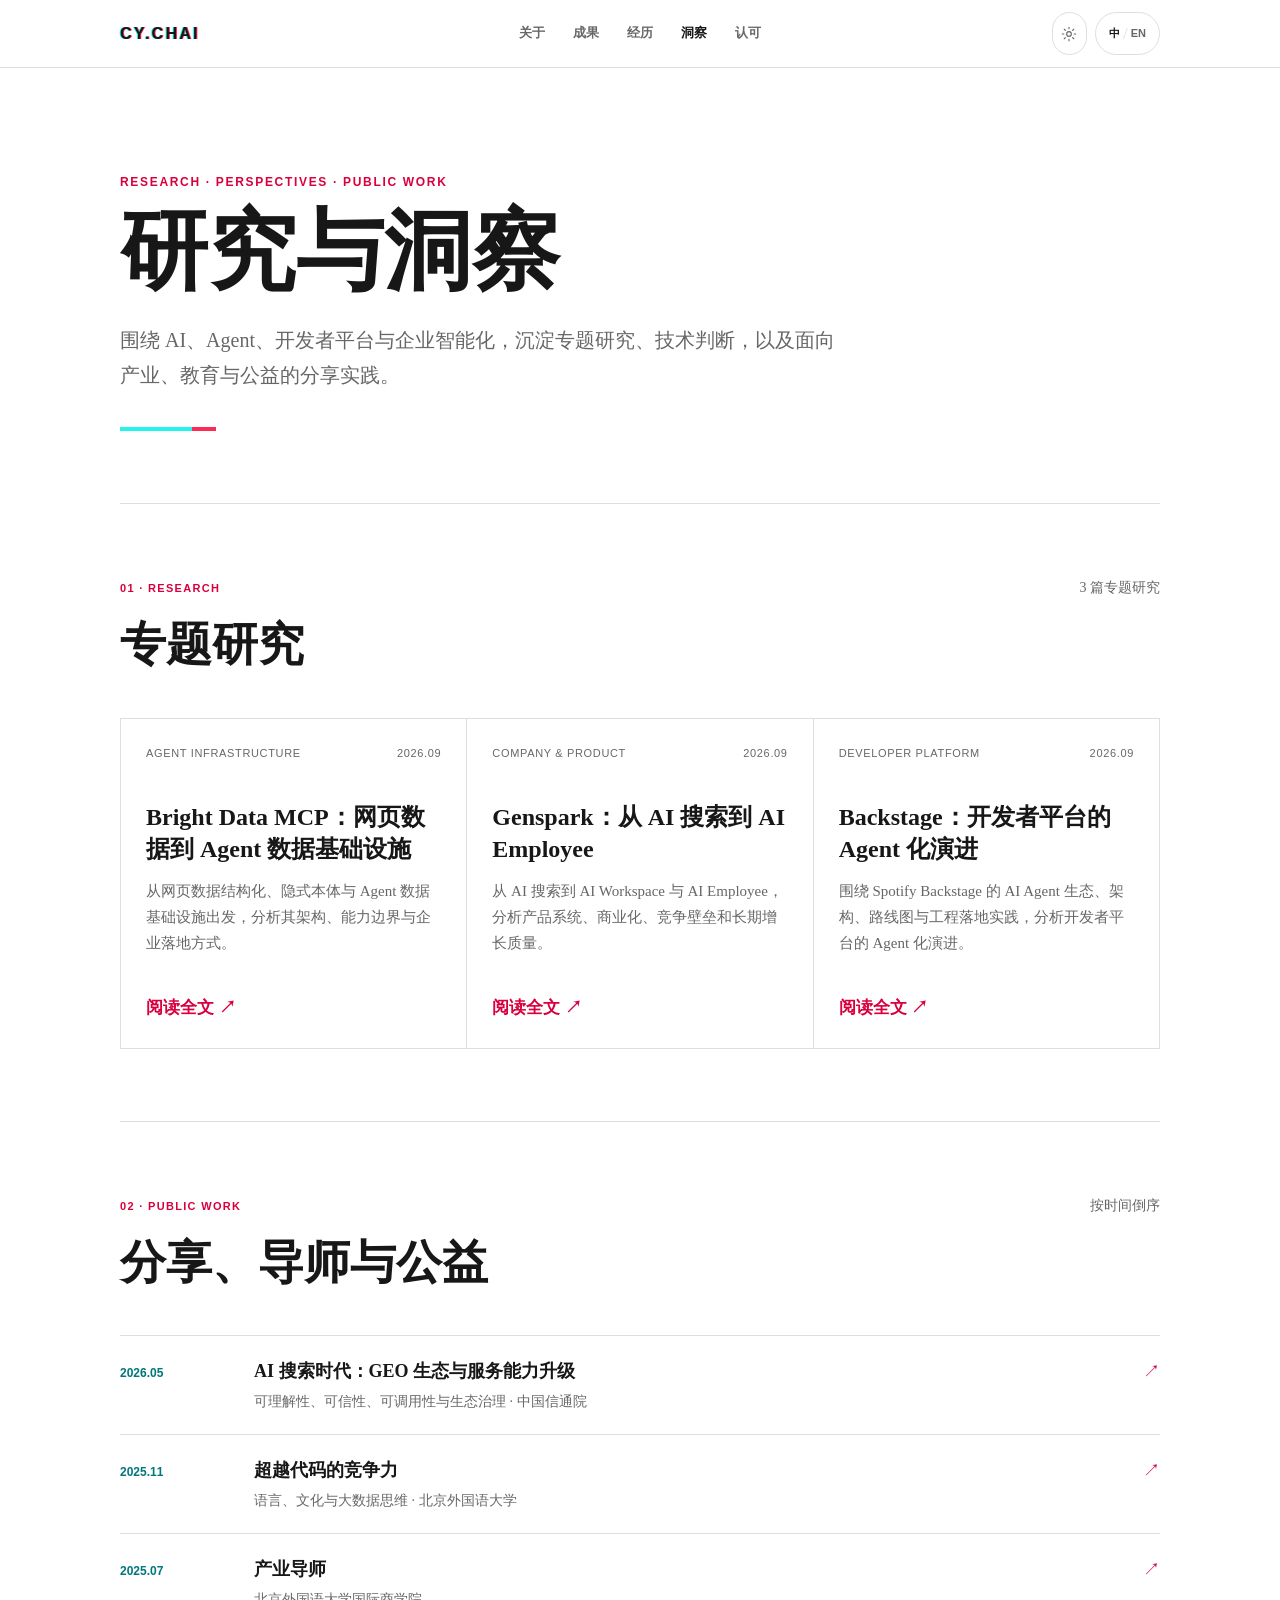
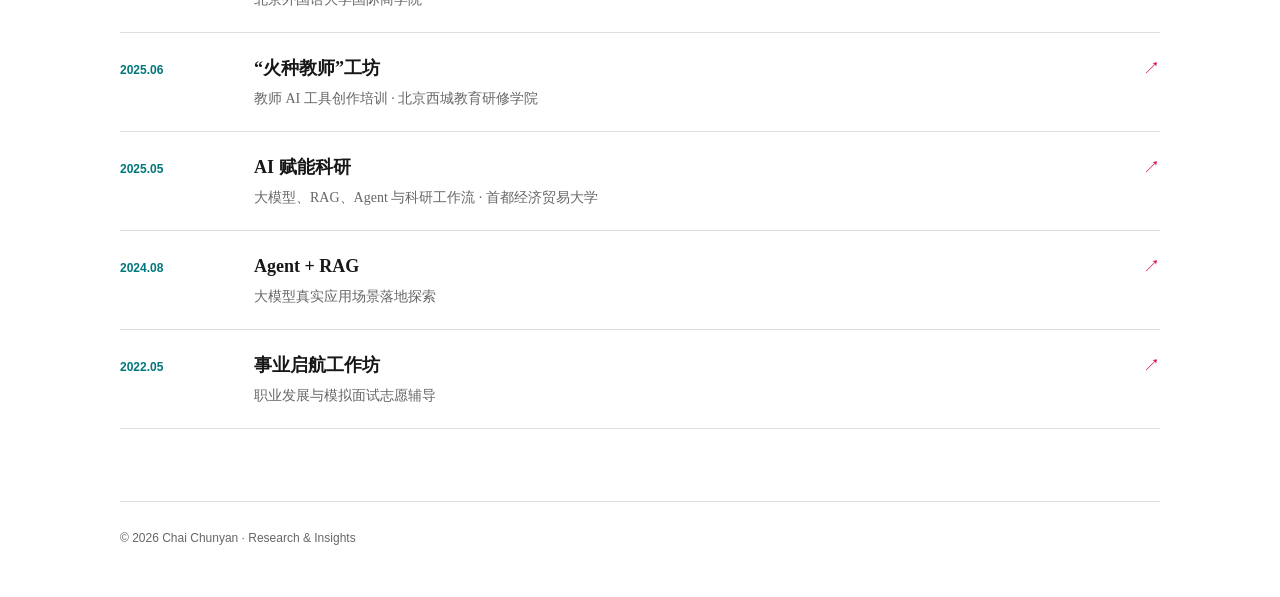
==== insights/index.html @ e077a22f "add insights contents" ====
<!-- Generated by Trae Work -->
<!DOCTYPE html>
<html lang="zh-CN">
<head>
  <meta charset="UTF-8">
  <meta name="viewport" content="width=device-width, initial-scale=1.0">
  <meta name="description" content="柴春燕关于 AI、Agent、开发者平台与企业智能化的专题研究、技术洞察、公开分享、导师与公益实践。">
  <meta property="og:title" content="研究与洞察 | 柴春燕">
  <meta property="og:description" content="专题研究、技术洞察、公开分享、导师与公益实践。">
  <meta property="og:url" content="https://cychai.github.io/insights/">
  <meta property="og:type" content="website">
  <link rel="canonical" href="https://cychai.github.io/insights/">
  <title>研究与洞察 | 柴春燕</title>
  <link rel="stylesheet" href="./styles.css">
  <script type="application/ld+json">
  {
    "@context": "https://schema.org",
    "@type": "CollectionPage",
    "name": "研究与洞察",
    "url": "https://cychai.github.io/insights/",
    "description": "柴春燕关于 AI、Agent、开发者平台与企业智能化的专题研究、技术洞察、公开分享、导师与公益实践。",
    "author": {
      "@type": "Person",
      "name": "柴春燕",
      "url": "https://cychai.github.io/"
    },
    "hasPart": [
      {"@type": "Article", "name": "Bright Data MCP：网页数据到 Agent 数据基础设施", "url": "https://cychai.github.io/insights/research/brightdata-mcp/"},
      {"@type": "Article", "name": "Genspark：从 AI 搜索到 AI Employee", "url": "https://cychai.github.io/insights/research/genspark-2026/"},
      {"@type": "Article", "name": "Backstage：开发者平台的 Agent 化演进", "url": "https://cychai.github.io/insights/research/backstage-agent/"}
    ]
  }
  </script>
</head>
<body>
  <header class="topbar">
    <a class="wordmark" href="../">CY.CHAI</a>
    <nav class="nav-links" aria-label="内容导航">
      <a href="../#about" data-zh="关于" data-en="About">关于</a>
      <a href="../#impact" data-zh="成果" data-en="Impact">成果</a>
      <a href="../#experience" data-zh="经历" data-en="Experience">经历</a>
      <a class="active" href="./" aria-current="page" data-zh="洞察" data-en="Insights">洞察</a>
      <a href="../#recognition" data-zh="认可" data-en="Recognition">认可</a>
    </nav>
    <div class="header-controls">
      <button class="theme-toggle" type="button" aria-label="切换为黑色主题" aria-pressed="false">
        <svg class="theme-sun" viewBox="0 0 24 24" aria-hidden="true"><circle cx="12" cy="12" r="3.5"/><path d="M12 2v2.2M12 19.8V22M2 12h2.2M19.8 12H22M4.9 4.9l1.6 1.6M17.5 17.5l1.6 1.6M19.1 4.9l-1.6 1.6M6.5 17.5l-1.6 1.6"/></svg>
        <svg class="theme-moon" viewBox="0 0 24 24" aria-hidden="true"><path d="M20.4 15.3A8.5 8.5 0 0 1 8.7 3.6a8.5 8.5 0 1 0 11.7 11.7Z"/></svg>
      </button>
      <button class="language-toggle" type="button" aria-label="Switch to English" aria-pressed="false">
        <span class="toggle-option active">中</span><span class="toggle-divider">/</span><span class="toggle-option">EN</span>
      </button>
    </div>
  </header>

  <main class="page">
    <header class="hero">
      <p class="overline">Research · Perspectives · Public Work</p>
      <h1 data-zh="研究与洞察" data-en="Research & Insights">研究与洞察</h1>
      <p class="dek"
         data-zh="围绕 AI、Agent、开发者平台与企业智能化，沉淀专题研究、技术判断，以及面向产业、教育与公益的分享实践。"
         data-en="Research and technical perspectives on AI, agents, developer platforms, and enterprise intelligence, alongside public work across industry, education, and service.">
        围绕 AI、Agent、开发者平台与企业智能化，沉淀专题研究、技术判断，以及面向产业、教育与公益的分享实践。
      </p>
    </header>

    <section id="research" class="section">
      <header class="section-head">
        <div><p class="section-number">01 · Research</p><h2 data-zh="专题研究" data-en="Research">专题研究</h2></div>
        <p data-zh="3 篇专题研究" data-en="3 research studies">3 篇专题研究</p>
      </header>
      <div class="content-grid">
        <a class="content-card" href="./research/brightdata-mcp/">
          <div class="content-meta"><span>Agent Infrastructure</span><time>2026.09</time></div>
          <h3 data-zh="Bright Data MCP：网页数据到 Agent 数据基础设施" data-en="Bright Data MCP: From Web Data to Agent Infrastructure">Bright Data MCP：网页数据到 Agent 数据基础设施</h3>
          <p data-zh="从网页数据结构化、隐式本体与 Agent 数据基础设施出发，分析其架构、能力边界与企业落地方式。"
             data-en="An architecture-level analysis of web data structuring, implicit ontology, agent data infrastructure, and enterprise adoption boundaries.">
            从网页数据结构化、隐式本体与 Agent 数据基础设施出发，分析其架构、能力边界与企业落地方式。
          </p>
          <span class="arrow" data-zh="阅读全文 ↗" data-en="Read report ↗">阅读全文 ↗</span>
        </a>

        <a class="content-card" href="./research/genspark-2026/">
          <div class="content-meta"><span>Company & Product</span><time>2026.09</time></div>
          <h3 data-zh="Genspark：从 AI 搜索到 AI Employee" data-en="Genspark: From AI Search to AI Employee">Genspark：从 AI 搜索到 AI Employee</h3>
          <p data-zh="从 AI 搜索到 AI Workspace 与 AI Employee，分析产品系统、商业化、竞争壁垒和长期增长质量。"
             data-en="A review of Genspark's evolution from AI search to AI Workspace and AI Employee, covering its product system, commercialization, moats, and growth quality.">
            从 AI 搜索到 AI Workspace 与 AI Employee，分析产品系统、商业化、竞争壁垒和长期增长质量。
          </p>
          <span class="arrow" data-zh="阅读全文 ↗" data-en="Read report ↗">阅读全文 ↗</span>
        </a>

        <a class="content-card" href="./research/backstage-agent/">
          <div class="content-meta"><span>Developer Platform</span><time>2026.09</time></div>
          <h3 data-zh="Backstage：开发者平台的 Agent 化演进" data-en="Backstage: The Agentic Evolution of Developer Platforms">Backstage：开发者平台的 Agent 化演进</h3>
          <p data-zh="围绕 Spotify Backstage 的 AI Agent 生态、架构、路线图与工程落地实践，分析开发者平台的 Agent 化演进。"
             data-en="Research into Spotify Backstage's AI agent ecosystem, architecture, roadmap, and the agentic evolution of developer platforms.">
            围绕 Spotify Backstage 的 AI Agent 生态、架构、路线图与工程落地实践，分析开发者平台的 Agent 化演进。
          </p>
          <span class="arrow" data-zh="阅读全文 ↗" data-en="Read report ↗">阅读全文 ↗</span>
        </a>
      </div>
    </section>

    <section id="public-work" class="section">
      <header class="section-head">
        <div><p class="section-number">02 · Public Work</p><h2 data-zh="分享、导师与公益" data-en="Talks, Mentoring & Service">分享、导师与公益</h2></div>
        <p data-zh="按时间倒序" data-en="Reverse chronological order">按时间倒序</p>
      </header>
      <div class="category-list">
        <a class="share-link" href="https://mp.weixin.qq.com/s/sWUV5E7uMeAuMJ7K67A2mA" target="_blank" rel="noopener"><time>2026.05</time><div><strong data-zh="AI 搜索时代：GEO 生态与服务能力升级" data-en="The GEO Ecosystem in the AI Search Era">AI 搜索时代：GEO 生态与服务能力升级</strong><p data-zh="可理解性、可信性、可调用性与生态治理 · 中国信通院" data-en="Understandability, trustworthiness, actionability, and ecosystem governance · CAICT">可理解性、可信性、可调用性与生态治理 · 中国信通院</p></div><span>↗</span></a>
        <a class="share-link" href="https://ibs.bfsu.edu.cn/info/1481/45311.htm" target="_blank" rel="noopener"><time>2025.11</time><div><strong data-zh="超越代码的竞争力" data-en="Beyond Code">超越代码的竞争力</strong><p data-zh="语言、文化与大数据思维 · 北京外国语大学" data-en="Language, culture, and data thinking · BFSU">语言、文化与大数据思维 · 北京外国语大学</p></div><span>↗</span></a>
        <a class="share-link" href="https://ibs.bfsu.edu.cn/info/1811/10241.htm" target="_blank" rel="noopener"><time>2025.07</time><div><strong data-zh="产业导师" data-en="Industry Mentor">产业导师</strong><p data-zh="北京外国语大学国际商学院" data-en="BFSU International Business School">北京外国语大学国际商学院</p></div><span>↗</span></a>
        <a class="share-link" href="https://mp.weixin.qq.com/s/53bg5kFlwLlbhqFwuN4OBA" target="_blank" rel="noopener"><time>2025.06</time><div><strong data-zh="“火种教师”工坊" data-en="Spark Teachers Workshop">“火种教师”工坊</strong><p data-zh="教师 AI 工具创作培训 · 北京西城教育研修学院" data-en="AI tool creation training for teachers · Beijing Xicheng Education Training Institute">教师 AI 工具创作培训 · 北京西城教育研修学院</p></div><span>↗</span></a>
        <a class="share-link" href="https://isem.cueb.edu.cn/xyxw/f3e5d3374fd74f138f6528d48d45f301.htm" target="_blank" rel="noopener"><time>2025.05</time><div><strong data-zh="AI 赋能科研" data-en="AI for Research">AI 赋能科研</strong><p data-zh="大模型、RAG、Agent 与科研工作流 · 首都经济贸易大学" data-en="LLMs, RAG, agents, and research workflows · CUEB">大模型、RAG、Agent 与科研工作流 · 首都经济贸易大学</p></div><span>↗</span></a>
        <a class="share-link" href="https://blog.csdn.net/Datawhale/article/details/140787471" target="_blank" rel="noopener"><time>2024.08</time><div><strong>Agent + RAG</strong><p data-zh="大模型真实应用场景落地探索" data-en="Exploring real-world LLM applications">大模型真实应用场景落地探索</p></div><span>↗</span></a>
        <a class="share-link" href="https://www.sohu.com/a/550939091_121124008" target="_blank" rel="noopener"><time>2022.05</time><div><strong data-zh="事业启航工作坊" data-en="Career Launch Workshop">事业启航工作坊</strong><p data-zh="职业发展与模拟面试志愿辅导" data-en="Volunteer career and interview mentoring">职业发展与模拟面试志愿辅导</p></div><span>↗</span></a>
      </div>
    </section>

    <footer>© 2026 Chai Chunyan · Research & Insights</footer>
  </main>
  <script src="./script.js"></script>
</body>
</html>
---- insights/styles.css ----
:root {
  --bg: #ffffff;
  --surface: #f7f7f7;
  --ink: #171717;
  --muted: #676767;
  --rule: #dedede;
  --cyan: #00777b;
  --cyan-bright: #25f4ee;
  --pink: #d9003d;
  --pink-bright: #fe2c55;
  --overlay: rgba(255, 255, 255, 0.96);
  --font-zh: "Songti SC", STSong, SimSun, "Noto Serif CJK SC", serif;
  --font-en: "Trebuchet MS", Helvetica, sans-serif;
  --max: 1040px;
}

:root[data-theme="dark"] {
  --bg: #0a0a0a;
  --surface: #151515;
  --ink: #f3f3f3;
  --muted: #a9a9a9;
  --rule: #333333;
  --cyan: #25f4ee;
  --pink: #ff5274;
  --overlay: rgba(10, 10, 10, 0.96);
}

* { box-sizing: border-box; }
html { scroll-behavior: smooth; }
html:lang(zh-CN) body { font-family: var(--font-zh); }
html:lang(en) body { font-family: var(--font-en); }

body {
  margin: 0;
  color: var(--ink);
  background: var(--bg);
  font-size: 17px;
  line-height: 1.75;
  -webkit-font-smoothing: antialiased;
}

a { color: inherit; text-decoration: none; }
button { font: inherit; }

.topbar {
  position: sticky;
  top: 0;
  z-index: 10;
  display: grid;
  grid-template-columns: 1fr auto 1fr;
  align-items: center;
  min-height: 68px;
  padding: 0 max(24px, calc((100vw - var(--max)) / 2));
  background: var(--overlay);
  border-bottom: 1px solid var(--rule);
  backdrop-filter: blur(16px);
}

.wordmark {
  width: fit-content;
  font-family: var(--font-en);
  font-size: 16px;
  font-weight: 700;
  letter-spacing: .14em;
  text-shadow: -1px 0 var(--cyan-bright), 1px 0 var(--pink-bright);
}

.nav-links {
  display: flex;
  gap: 28px;
  font-size: 13px;
  font-weight: 700;
}

.nav-links a { color: var(--muted); }
.nav-links a:hover,
.nav-links a.active { color: var(--ink); }

.header-controls {
  display: flex;
  gap: 8px;
  justify-self: end;
}

.theme-toggle,
.language-toggle {
  display: inline-flex;
  align-items: center;
  justify-content: center;
  min-height: 35px;
  color: var(--muted);
  background: var(--bg);
  border: 1px solid var(--rule);
  border-radius: 999px;
  cursor: pointer;
}

.theme-toggle { width: 35px; padding: 0; }
.theme-toggle svg {
  width: 16px;
  height: 16px;
  fill: none;
  stroke: currentColor;
  stroke-linecap: round;
  stroke-linejoin: round;
  stroke-width: 1.7;
}
.theme-moon { display: none; }
:root[data-theme="dark"] .theme-sun { display: none; }
:root[data-theme="dark"] .theme-moon { display: block; }
.language-toggle { padding: 6px 10px; }
.toggle-option {
  padding: 0 3px;
  font-family: var(--font-en);
  font-size: 11px;
  font-weight: 700;
}
.toggle-option.active { color: var(--ink); }
.toggle-divider { color: var(--rule); }

.page {
  width: min(var(--max), calc(100% - 48px));
  margin: 0 auto;
}

.hero {
  padding: 104px 0 72px;
  border-bottom: 1px solid var(--rule);
}

.overline {
  margin: 0 0 14px;
  color: var(--pink);
  font-family: var(--font-en);
  font-size: 12px;
  font-weight: 700;
  letter-spacing: .14em;
  text-transform: uppercase;
}

.hero h1 {
  max-width: 800px;
  margin: 0;
  font-size: clamp(50px, 8vw, 88px);
  line-height: 1.02;
}

.hero .dek {
  max-width: 720px;
  margin: 26px 0 0;
  color: var(--muted);
  font-size: 20px;
}

.hero::after {
  display: block;
  width: 72px;
  height: 4px;
  margin-top: 34px;
  background: var(--cyan-bright);
  border-right: 24px solid var(--pink-bright);
  content: "";
}

.section { padding: 72px 0; border-bottom: 1px solid var(--rule); }
.section-head {
  display: flex;
  align-items: baseline;
  justify-content: space-between;
  gap: 24px;
  margin-bottom: 32px;
}
.section-head h2 { margin: 0; font-size: clamp(30px, 4vw, 46px); }
.section-head p { margin: 0; color: var(--muted); font-size: 14px; }
.section-head .section-number {
  margin: 0 0 7px;
  color: var(--pink);
  font-family: var(--font-en);
  font-size: 11px;
  font-weight: 700;
  letter-spacing: .12em;
  text-transform: uppercase;
}

.content-grid {
  display: grid;
  grid-template-columns: repeat(3, minmax(0, 1fr));
  border-top: 1px solid var(--rule);
  border-left: 1px solid var(--rule);
}

.content-card {
  position: relative;
  display: flex;
  flex-direction: column;
  min-height: 330px;
  padding: 25px;
  border-right: 1px solid var(--rule);
  border-bottom: 1px solid var(--rule);
  transition: background 160ms ease, transform 160ms ease;
}

.content-card:hover {
  background: var(--surface);
  transform: translateY(-3px);
}

.content-meta {
  display: flex;
  justify-content: space-between;
  gap: 12px;
  color: var(--muted);
  font-family: var(--font-en);
  font-size: 11px;
  letter-spacing: .06em;
  text-transform: uppercase;
}

.content-card h3 {
  margin: 38px 0 12px;
  font-size: 24px;
  line-height: 1.35;
}

.content-card p {
  margin: 0;
  color: var(--muted);
  font-size: 15px;
}

.content-card .arrow {
  margin-top: auto;
  padding-top: 28px;
  color: var(--pink);
  font-family: var(--font-en);
  font-weight: 700;
}

.category-list { border-top: 1px solid var(--rule); }
.category-link,
.share-link {
  display: grid;
  grid-template-columns: 110px minmax(0, 1fr) auto;
  gap: 24px;
  align-items: baseline;
  padding: 20px 0;
  border-bottom: 1px solid var(--rule);
}
.category-link:hover,
.share-link:hover { padding-left: 8px; }
.share-link {
  transition: padding 160ms ease, background 160ms ease;
}
.share-link:hover {
  background: var(--surface);
}
.category-link span:first-child,
.share-link time {
  color: var(--cyan);
  font-family: var(--font-en);
  font-size: 12px;
  font-weight: 700;
}
.category-link strong,
.share-link strong { font-size: 18px; }
.category-link p,
.share-link p { margin: 2px 0 0; color: var(--muted); font-size: 14px; }
.category-link > span:last-child,
.share-link > span:last-child { color: var(--pink); }

.back-link {
  display: inline-block;
  margin: 42px 0 0;
  color: var(--muted);
  font-size: 14px;
  border-bottom: 1px solid var(--rule);
}

footer {
  padding: 26px 0 48px;
  color: var(--muted);
  font-family: var(--font-en);
  font-size: 12px;
}

:focus-visible { outline: 2px solid var(--pink); outline-offset: 3px; }

@media (max-width: 820px) {
  .nav-links { display: none; }
  .content-grid { grid-template-columns: 1fr; }
  .content-card { min-height: 240px; }
}

@media (max-width: 640px) {
  .topbar {
    grid-template-columns: 1fr auto;
    min-height: 60px;
    padding: 0 18px;
  }
  .page { width: min(100% - 36px, 560px); }
  .hero { padding: 70px 0 54px; }
  .hero h1 { font-size: 46px; }
  .hero .dek { font-size: 17px; }
  .section { padding: 56px 0; }
  .section-head { display: block; }
  .section-head p { margin-top: 6px; }
  .category-link,
  .share-link {
    grid-template-columns: 70px minmax(0, 1fr) auto;
    gap: 12px;
  }
}
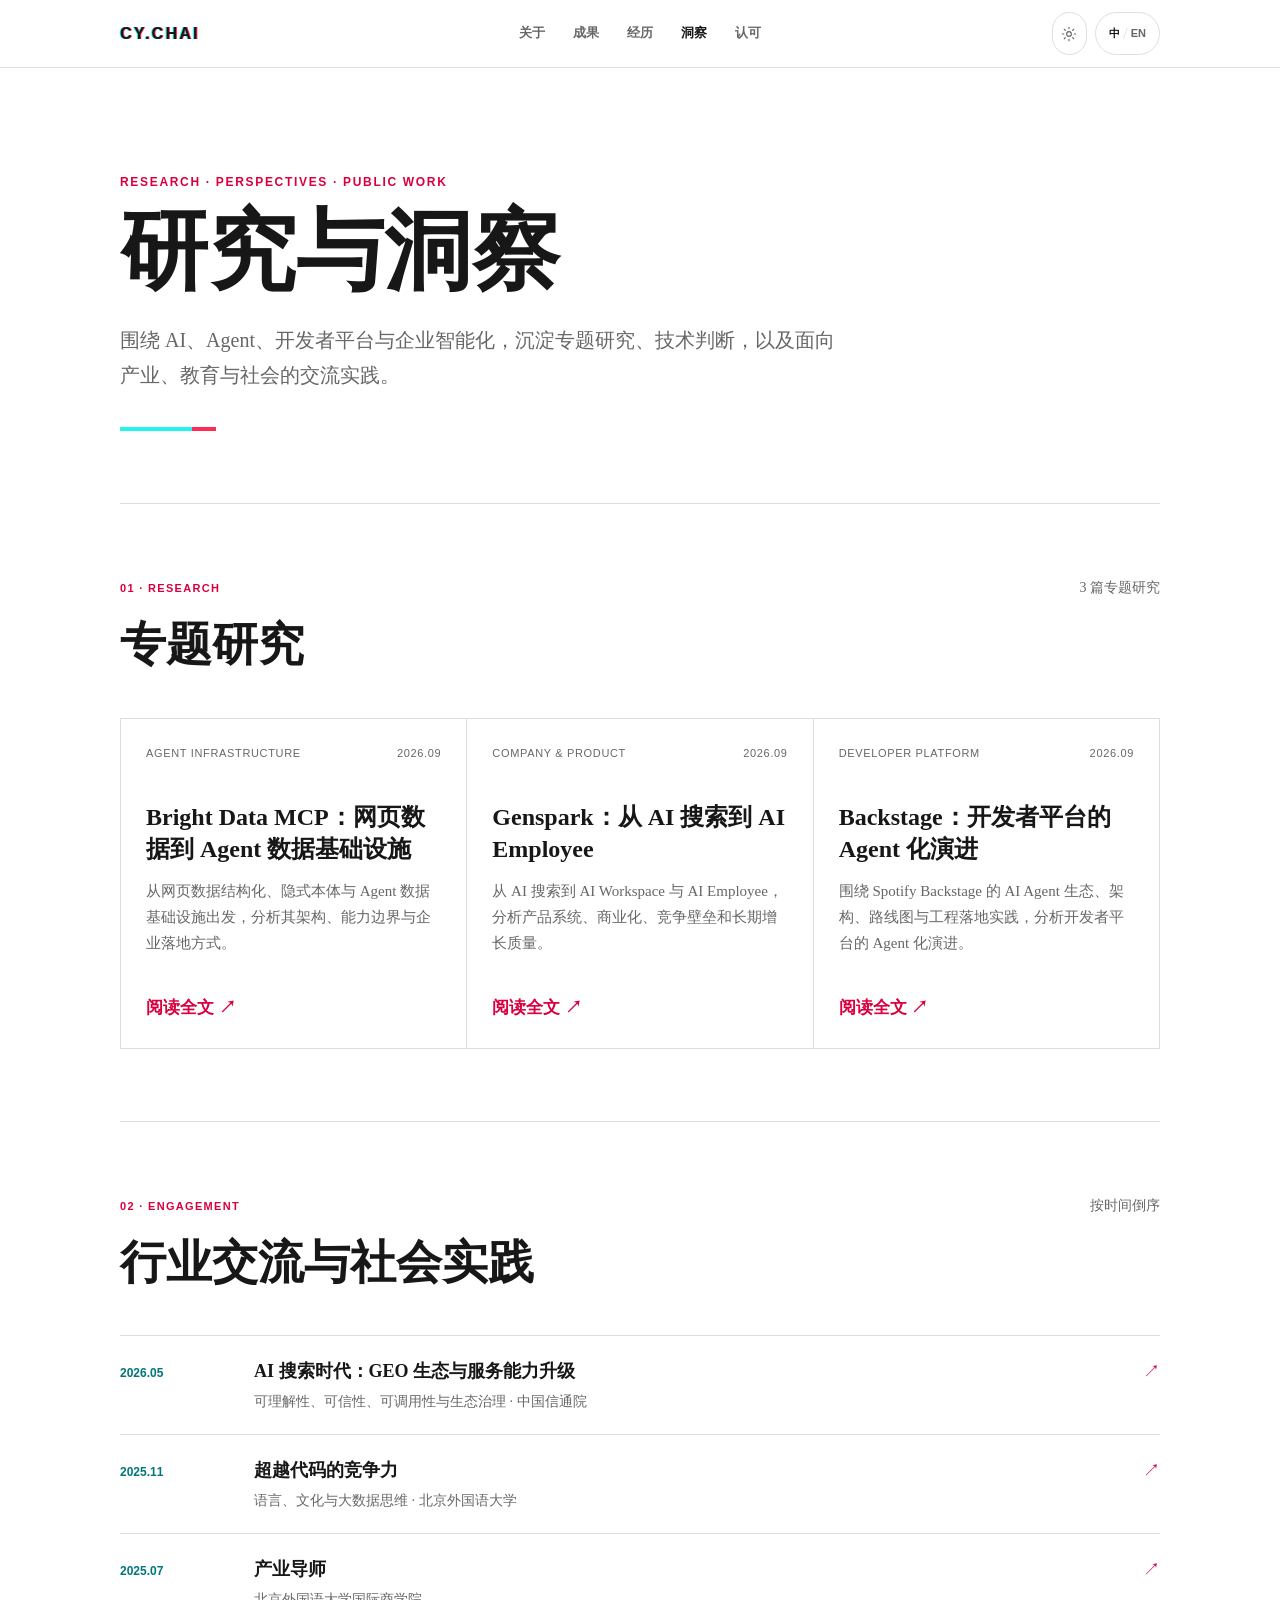
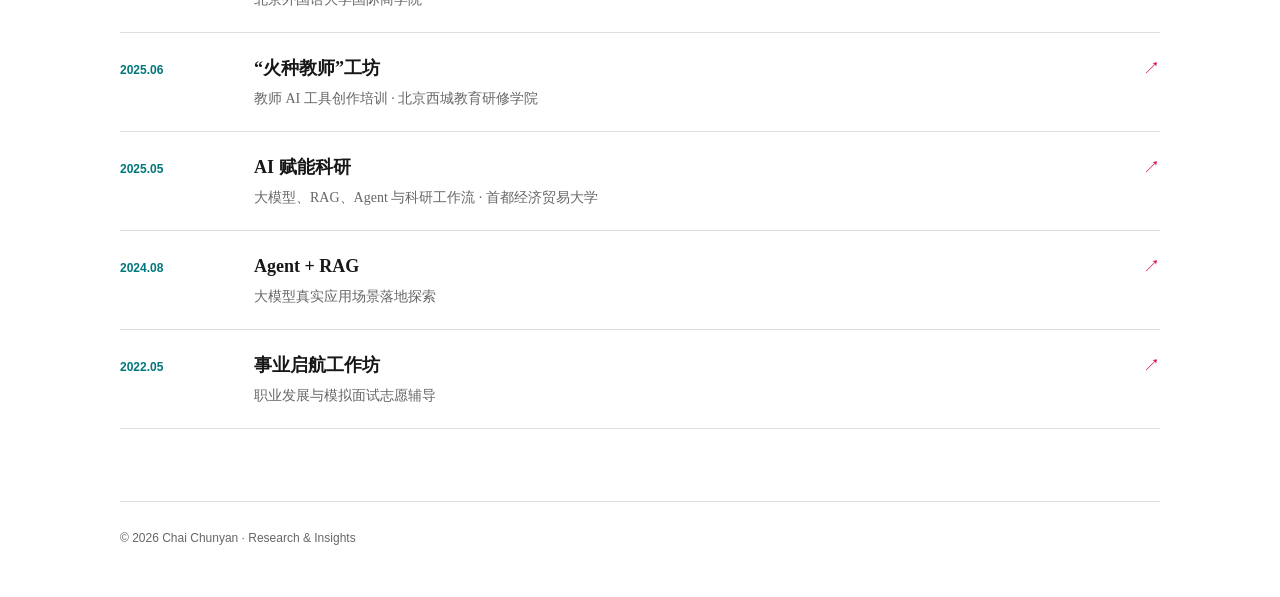
==== commit 6014800a: "update style" ====
--- a/insights/index.html
+++ b/insights/index.html
@@ -4,9 +4,9 @@
 <head>
   <meta charset="UTF-8">
   <meta name="viewport" content="width=device-width, initial-scale=1.0">
-  <meta name="description" content="柴春燕关于 AI、Agent、开发者平台与企业智能化的专题研究、技术洞察、公开分享、导师与公益实践。">
+  <meta name="description" content="柴春燕关于 AI、Agent、开发者平台与企业智能化的专题研究、技术洞察，以及行业交流与社会实践。">
   <meta property="og:title" content="研究与洞察 | 柴春燕">
-  <meta property="og:description" content="专题研究、技术洞察、公开分享、导师与公益实践。">
+  <meta property="og:description" content="专题研究、技术洞察，以及行业交流与社会实践。">
   <meta property="og:url" content="https://cychai.github.io/insights/">
   <meta property="og:type" content="website">
   <link rel="canonical" href="https://cychai.github.io/insights/">
@@ -18,7 +18,7 @@
     "@type": "CollectionPage",
     "name": "研究与洞察",
     "url": "https://cychai.github.io/insights/",
-    "description": "柴春燕关于 AI、Agent、开发者平台与企业智能化的专题研究、技术洞察、公开分享、导师与公益实践。",
+    "description": "柴春燕关于 AI、Agent、开发者平台与企业智能化的专题研究、技术洞察，以及行业交流与社会实践。",
     "author": {
       "@type": "Person",
       "name": "柴春燕",
@@ -58,9 +58,9 @@
       <p class="overline">Research · Perspectives · Public Work</p>
       <h1 data-zh="研究与洞察" data-en="Research & Insights">研究与洞察</h1>
       <p class="dek"
-         data-zh="围绕 AI、Agent、开发者平台与企业智能化，沉淀专题研究、技术判断，以及面向产业、教育与公益的分享实践。"
-         data-en="Research and technical perspectives on AI, agents, developer platforms, and enterprise intelligence, alongside public work across industry, education, and service.">
-        围绕 AI、Agent、开发者平台与企业智能化，沉淀专题研究、技术判断，以及面向产业、教育与公益的分享实践。
+         data-zh="围绕 AI、Agent、开发者平台与企业智能化，沉淀专题研究、技术判断，以及面向产业、教育与社会的交流实践。"
+         data-en="Research and technical perspectives on AI, agents, developer platforms, and enterprise intelligence, alongside professional exchange and social impact.">
+        围绕 AI、Agent、开发者平台与企业智能化，沉淀专题研究、技术判断，以及面向产业、教育与社会的交流实践。
       </p>
     </header>
 
@@ -70,7 +70,7 @@
         <p data-zh="3 篇专题研究" data-en="3 research studies">3 篇专题研究</p>
       </header>
       <div class="content-grid">
-        <a class="content-card" href="./research/brightdata-mcp/">
+        <a class="content-card" href="./research/brightdata-mcp/" target="_blank" rel="noopener">
           <div class="content-meta"><span>Agent Infrastructure</span><time>2026.09</time></div>
           <h3 data-zh="Bright Data MCP：网页数据到 Agent 数据基础设施" data-en="Bright Data MCP: From Web Data to Agent Infrastructure">Bright Data MCP：网页数据到 Agent 数据基础设施</h3>
           <p data-zh="从网页数据结构化、隐式本体与 Agent 数据基础设施出发，分析其架构、能力边界与企业落地方式。"
@@ -80,7 +80,7 @@
           <span class="arrow" data-zh="阅读全文 ↗" data-en="Read report ↗">阅读全文 ↗</span>
         </a>
 
-        <a class="content-card" href="./research/genspark-2026/">
+        <a class="content-card" href="./research/genspark-2026/" target="_blank" rel="noopener">
           <div class="content-meta"><span>Company & Product</span><time>2026.09</time></div>
           <h3 data-zh="Genspark：从 AI 搜索到 AI Employee" data-en="Genspark: From AI Search to AI Employee">Genspark：从 AI 搜索到 AI Employee</h3>
           <p data-zh="从 AI 搜索到 AI Workspace 与 AI Employee，分析产品系统、商业化、竞争壁垒和长期增长质量。"
@@ -90,7 +90,7 @@
           <span class="arrow" data-zh="阅读全文 ↗" data-en="Read report ↗">阅读全文 ↗</span>
         </a>
 
-        <a class="content-card" href="./research/backstage-agent/">
+        <a class="content-card" href="./research/backstage-agent/" target="_blank" rel="noopener">
           <div class="content-meta"><span>Developer Platform</span><time>2026.09</time></div>
           <h3 data-zh="Backstage：开发者平台的 Agent 化演进" data-en="Backstage: The Agentic Evolution of Developer Platforms">Backstage：开发者平台的 Agent 化演进</h3>
           <p data-zh="围绕 Spotify Backstage 的 AI Agent 生态、架构、路线图与工程落地实践，分析开发者平台的 Agent 化演进。"
@@ -104,7 +104,7 @@
 
     <section id="public-work" class="section">
       <header class="section-head">
-        <div><p class="section-number">02 · Public Work</p><h2 data-zh="分享、导师与公益" data-en="Talks, Mentoring & Service">分享、导师与公益</h2></div>
+        <div><p class="section-number">02 · Engagement</p><h2 data-zh="行业交流与社会实践" data-en="Professional Exchange & Social Impact">行业交流与社会实践</h2></div>
         <p data-zh="按时间倒序" data-en="Reverse chronological order">按时间倒序</p>
       </header>
       <div class="category-list">
--- a/insights/styles.css
+++ b/insights/styles.css
@@ -37,6 +37,8 @@
   font-size: 17px;
   line-height: 1.75;
   -webkit-font-smoothing: antialiased;
+  word-break: normal;
+  line-break: strict;
 }
 
 a { color: inherit; text-decoration: none; }
@@ -193,6 +195,7 @@
   position: relative;
   display: flex;
   flex-direction: column;
+  min-width: 0;
   min-height: 330px;
   padding: 25px;
   border-right: 1px solid var(--rule);
@@ -207,6 +210,7 @@
 
 .content-meta {
   display: flex;
+  flex-wrap: wrap;
   justify-content: space-between;
   gap: 12px;
   color: var(--muted);
@@ -220,12 +224,14 @@
   margin: 38px 0 12px;
   font-size: 24px;
   line-height: 1.35;
+  overflow-wrap: break-word;
 }
 
 .content-card p {
   margin: 0;
   color: var(--muted);
   font-size: 15px;
+  overflow-wrap: break-word;
 }
 
 .content-card .arrow {
@@ -246,6 +252,10 @@
   padding: 20px 0;
   border-bottom: 1px solid var(--rule);
 }
+.category-link > div,
+.share-link > div {
+  min-width: 0;
+}
 .category-link:hover,
 .share-link:hover { padding-left: 8px; }
 .share-link {
@@ -264,7 +274,13 @@
 .category-link strong,
 .share-link strong { font-size: 18px; }
 .category-link p,
-.share-link p { margin: 2px 0 0; color: var(--muted); font-size: 14px; }
+.share-link p {
+  margin: 2px 0 0;
+  color: var(--muted);
+  font-size: 14px;
+  overflow-wrap: break-word;
+}
+.share-link strong { overflow-wrap: break-word; }
 .category-link > span:last-child,
 .share-link > span:last-child { color: var(--pink); }
 
@@ -286,7 +302,30 @@
 :focus-visible { outline: 2px solid var(--pink); outline-offset: 3px; }
 
 @media (max-width: 820px) {
-  .nav-links { display: none; }
+  .topbar {
+    grid-template-columns: 1fr auto;
+    min-height: auto;
+    padding: 10px 18px 0;
+    row-gap: 8px;
+  }
+  .nav-links {
+    grid-column: 1 / -1;
+    grid-row: 2;
+    display: flex;
+    width: calc(100% + 36px);
+    margin: 0 -18px;
+    padding: 9px 18px 11px;
+    gap: 26px;
+    overflow-x: auto;
+    border-top: 1px solid var(--rule);
+    white-space: nowrap;
+    scrollbar-width: none;
+  }
+  .nav-links::-webkit-scrollbar { display: none; }
+  .header-controls {
+    grid-column: 2;
+    grid-row: 1;
+  }
   .content-grid { grid-template-columns: 1fr; }
   .content-card { min-height: 240px; }
 }
@@ -294,8 +333,8 @@
 @media (max-width: 640px) {
   .topbar {
     grid-template-columns: 1fr auto;
-    min-height: 60px;
-    padding: 0 18px;
+    min-height: auto;
+    padding: 10px 18px 0;
   }
   .page { width: min(100% - 36px, 560px); }
   .hero { padding: 70px 0 54px; }
@@ -310,3 +349,23 @@
     gap: 12px;
   }
 }
+
+@media (max-width: 480px) {
+  .category-link,
+  .share-link {
+    grid-template-columns: minmax(0, 1fr) auto;
+    align-items: start;
+  }
+  .category-link > span:first-child,
+  .share-link time {
+    grid-column: 1 / -1;
+  }
+  .category-link > div,
+  .share-link > div {
+    grid-column: 1;
+  }
+  .category-link > span:last-child,
+  .share-link > span:last-child {
+    grid-column: 2;
+  }
+}
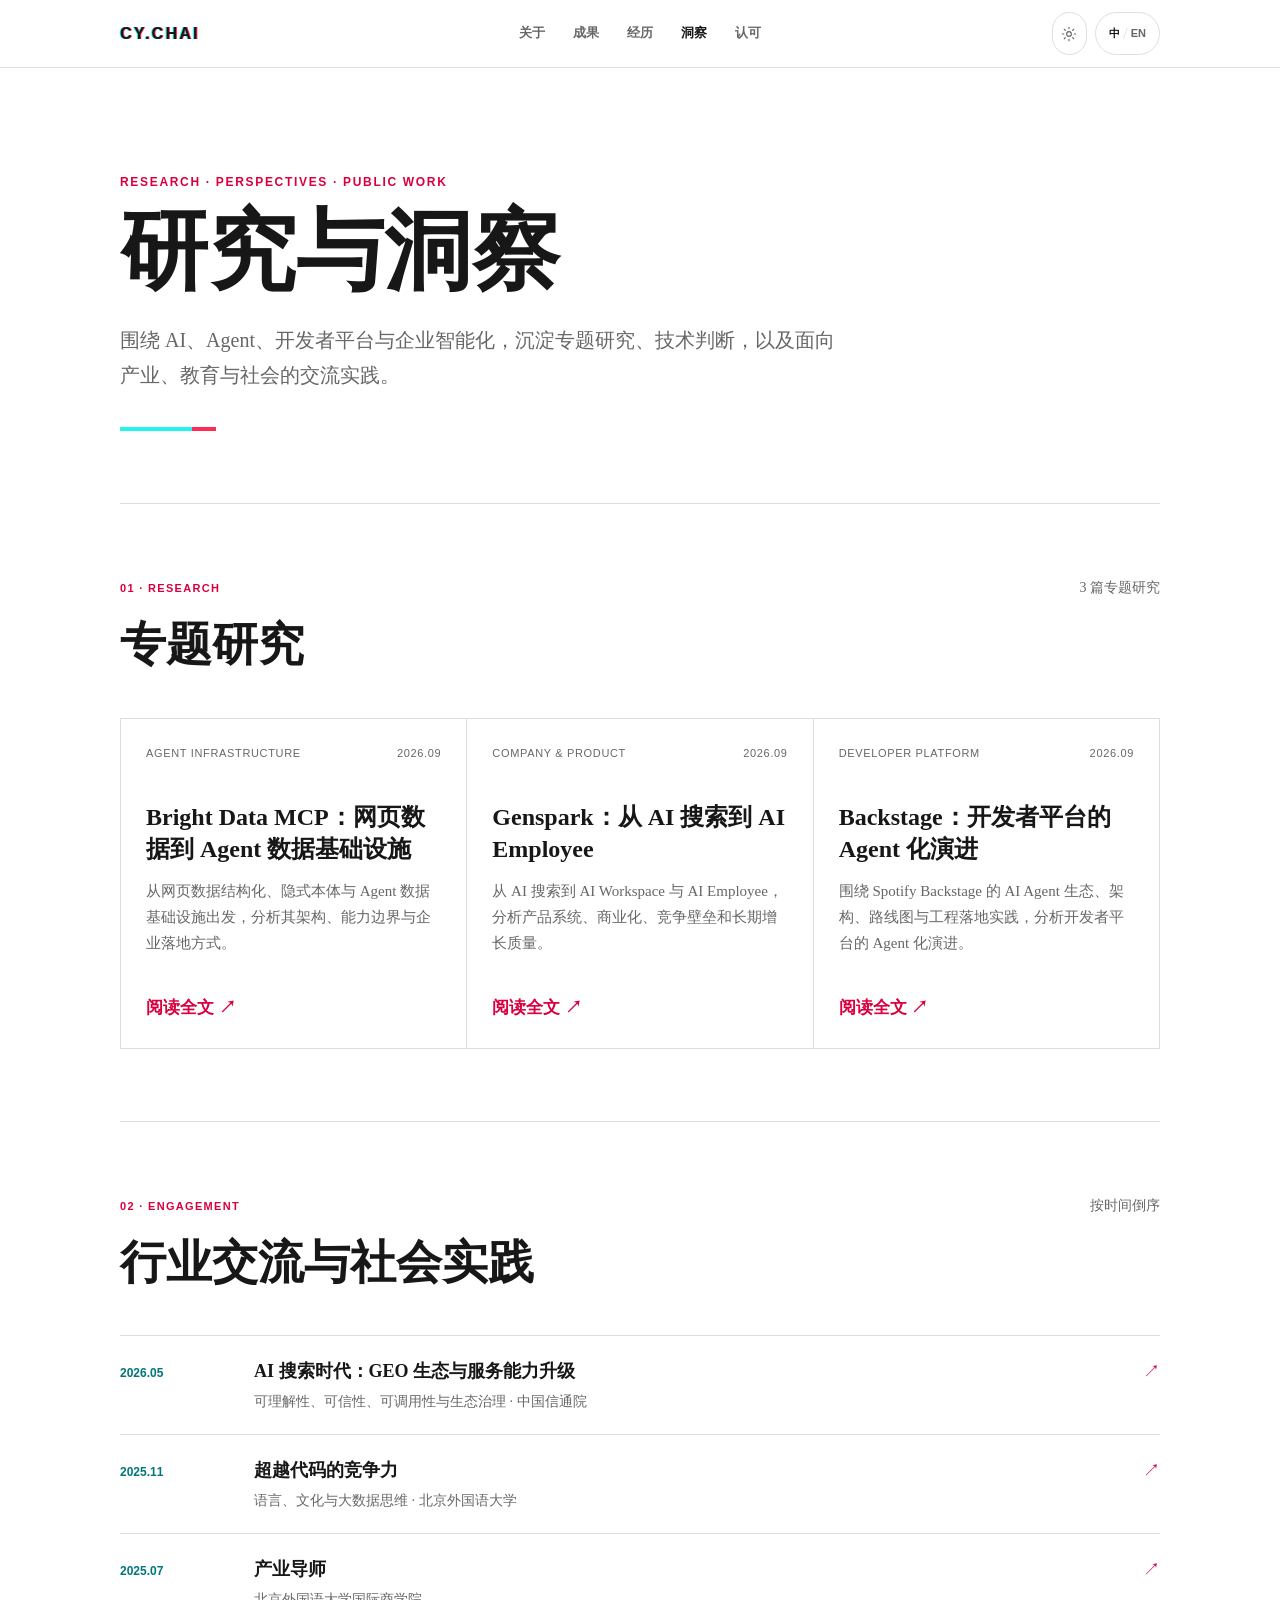
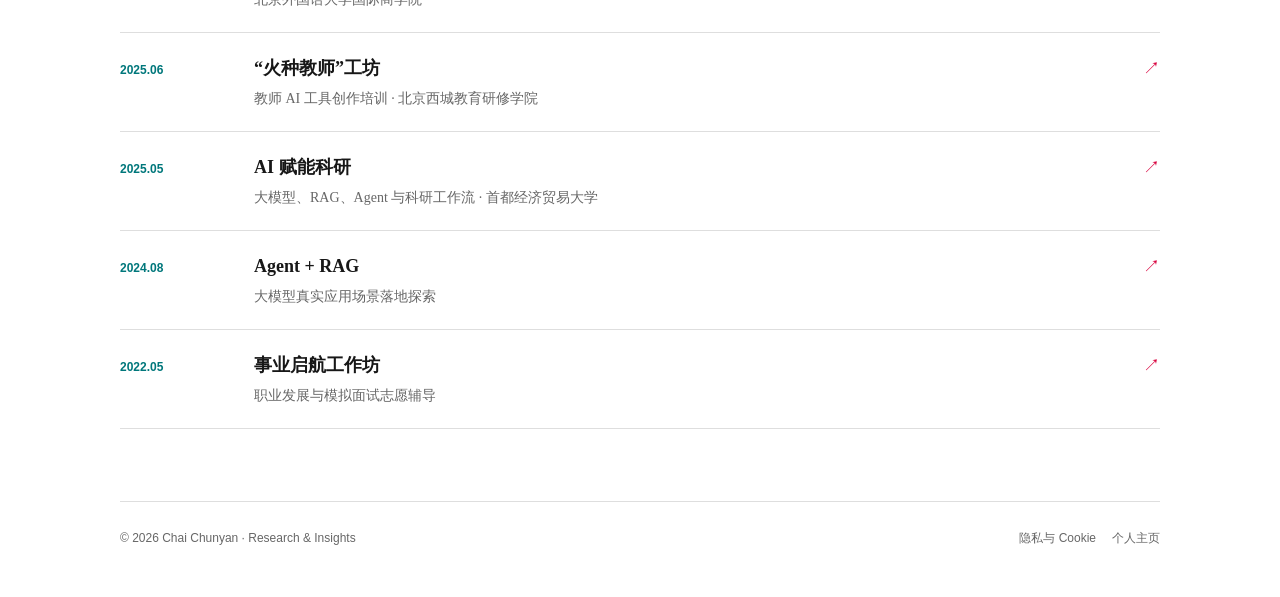
==== commit d62af0f1: "add privacy" ====
--- a/insights/index.html
+++ b/insights/index.html
@@ -118,7 +118,15 @@
       </div>
     </section>
 
-    <footer>© 2026 Chai Chunyan · Research & Insights</footer>
+    <footer>
+      <div class="footer-inner">
+        <span>© 2026 Chai Chunyan · Research & Insights</span>
+        <nav class="footer-links" aria-label="法律与隐私">
+          <a href="../privacy/" data-zh="隐私与 Cookie" data-en="Privacy & Cookies">隐私与 Cookie</a>
+          <a href="../" data-zh="个人主页" data-en="Profile">个人主页</a>
+        </nav>
+      </div>
+    </footer>
   </main>
   <script src="./script.js"></script>
 </body>
--- a/insights/styles.css
+++ b/insights/styles.css
@@ -299,6 +299,22 @@
   font-size: 12px;
 }
 
+.footer-inner {
+  display: flex;
+  flex-wrap: wrap;
+  gap: 10px 22px;
+  align-items: center;
+  justify-content: space-between;
+}
+
+.footer-links {
+  display: flex;
+  flex-wrap: wrap;
+  gap: 16px;
+}
+
+.footer-links a:hover { color: var(--pink); }
+
 :focus-visible { outline: 2px solid var(--pink); outline-offset: 3px; }
 
 @media (max-width: 820px) {
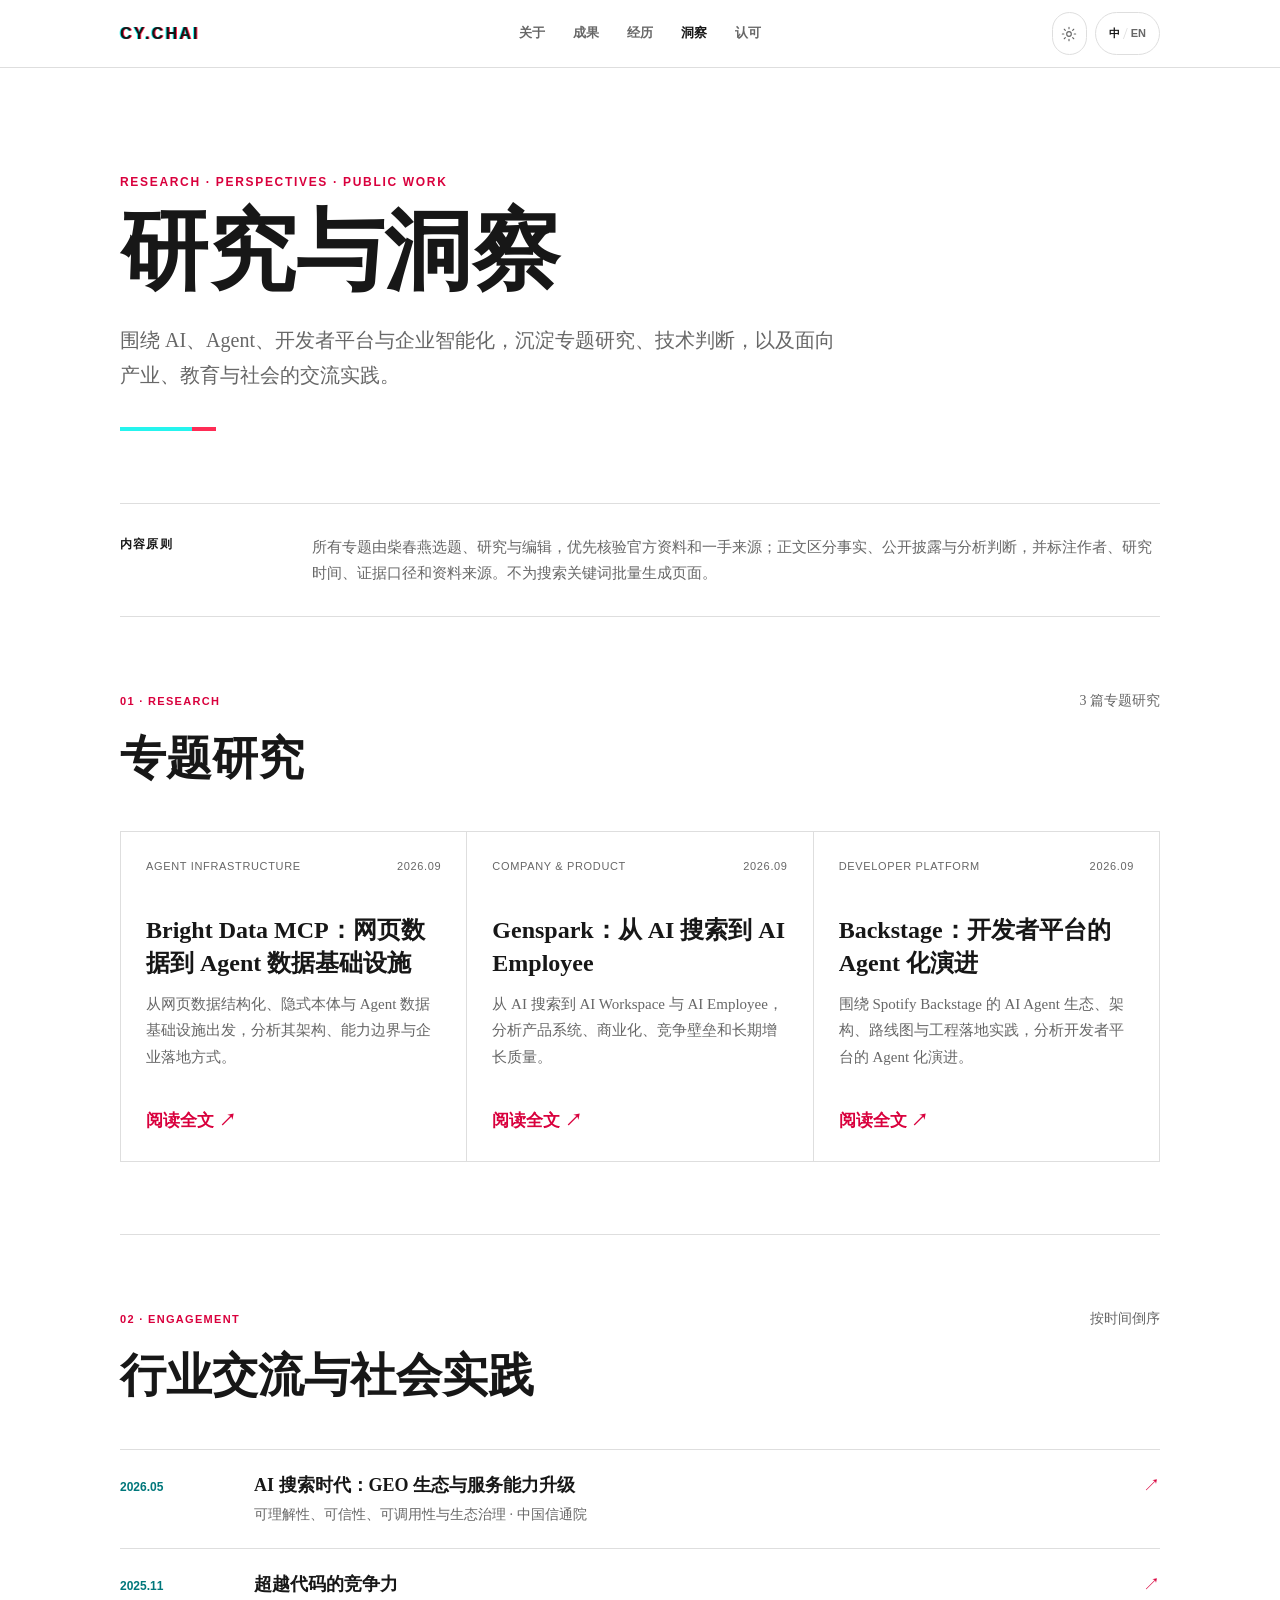
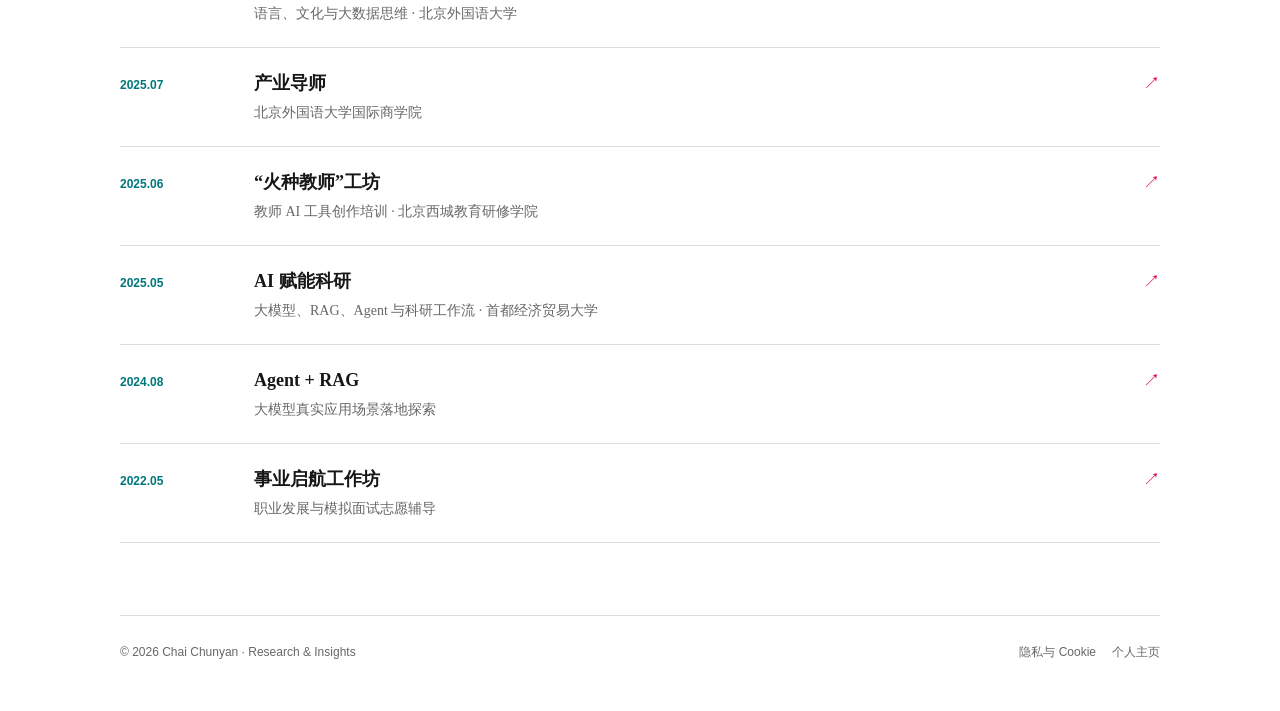
==== commit e5d98595: "improve content quality and search structure" ====
--- a/insights/index.html
+++ b/insights/index.html
@@ -63,6 +63,15 @@
         围绕 AI、Agent、开发者平台与企业智能化，沉淀专题研究、技术判断，以及面向产业、教育与社会的交流实践。
       </p>
     </header>
+
+    <aside class="editorial-note" aria-label="内容原则">
+      <strong data-zh="内容原则" data-en="Editorial principles">内容原则</strong>
+      <p
+        data-zh="所有专题由柴春燕选题、研究与编辑，优先核验官方资料和一手来源；正文区分事实、公开披露与分析判断，并标注作者、研究时间、证据口径和资料来源。不为搜索关键词批量生成页面。"
+        data-en="Every study is selected, researched, and edited by Chai Chunyan, with priority given to official and primary sources. Articles distinguish facts, public disclosures, and analysis, and identify the author, research date, evidence basis, and sources. Pages are not mass-produced for search keywords.">
+        所有专题由柴春燕选题、研究与编辑，优先核验官方资料和一手来源；正文区分事实、公开披露与分析判断，并标注作者、研究时间、证据口径和资料来源。不为搜索关键词批量生成页面。
+      </p>
+    </aside>
 
     <section id="research" class="section">
       <header class="section-head">
--- a/insights/styles.css
+++ b/insights/styles.css
@@ -164,6 +164,28 @@
   content: "";
 }
 
+.editorial-note {
+  display: grid;
+  grid-template-columns: 160px minmax(0, 1fr);
+  gap: 32px;
+  padding: 30px 0;
+  border-bottom: 1px solid var(--rule);
+}
+
+.editorial-note strong {
+  color: var(--ink);
+  font-family: var(--font-en);
+  font-size: 12px;
+  letter-spacing: .1em;
+  text-transform: uppercase;
+}
+
+.editorial-note p {
+  margin: 0;
+  color: var(--muted);
+  font-size: 15px;
+}
+
 .section { padding: 72px 0; border-bottom: 1px solid var(--rule); }
 .section-head {
   display: flex;
@@ -356,6 +378,10 @@
   .hero { padding: 70px 0 54px; }
   .hero h1 { font-size: 46px; }
   .hero .dek { font-size: 17px; }
+  .editorial-note {
+    grid-template-columns: 1fr;
+    gap: 8px;
+  }
   .section { padding: 56px 0; }
   .section-head { display: block; }
   .section-head p { margin-top: 6px; }
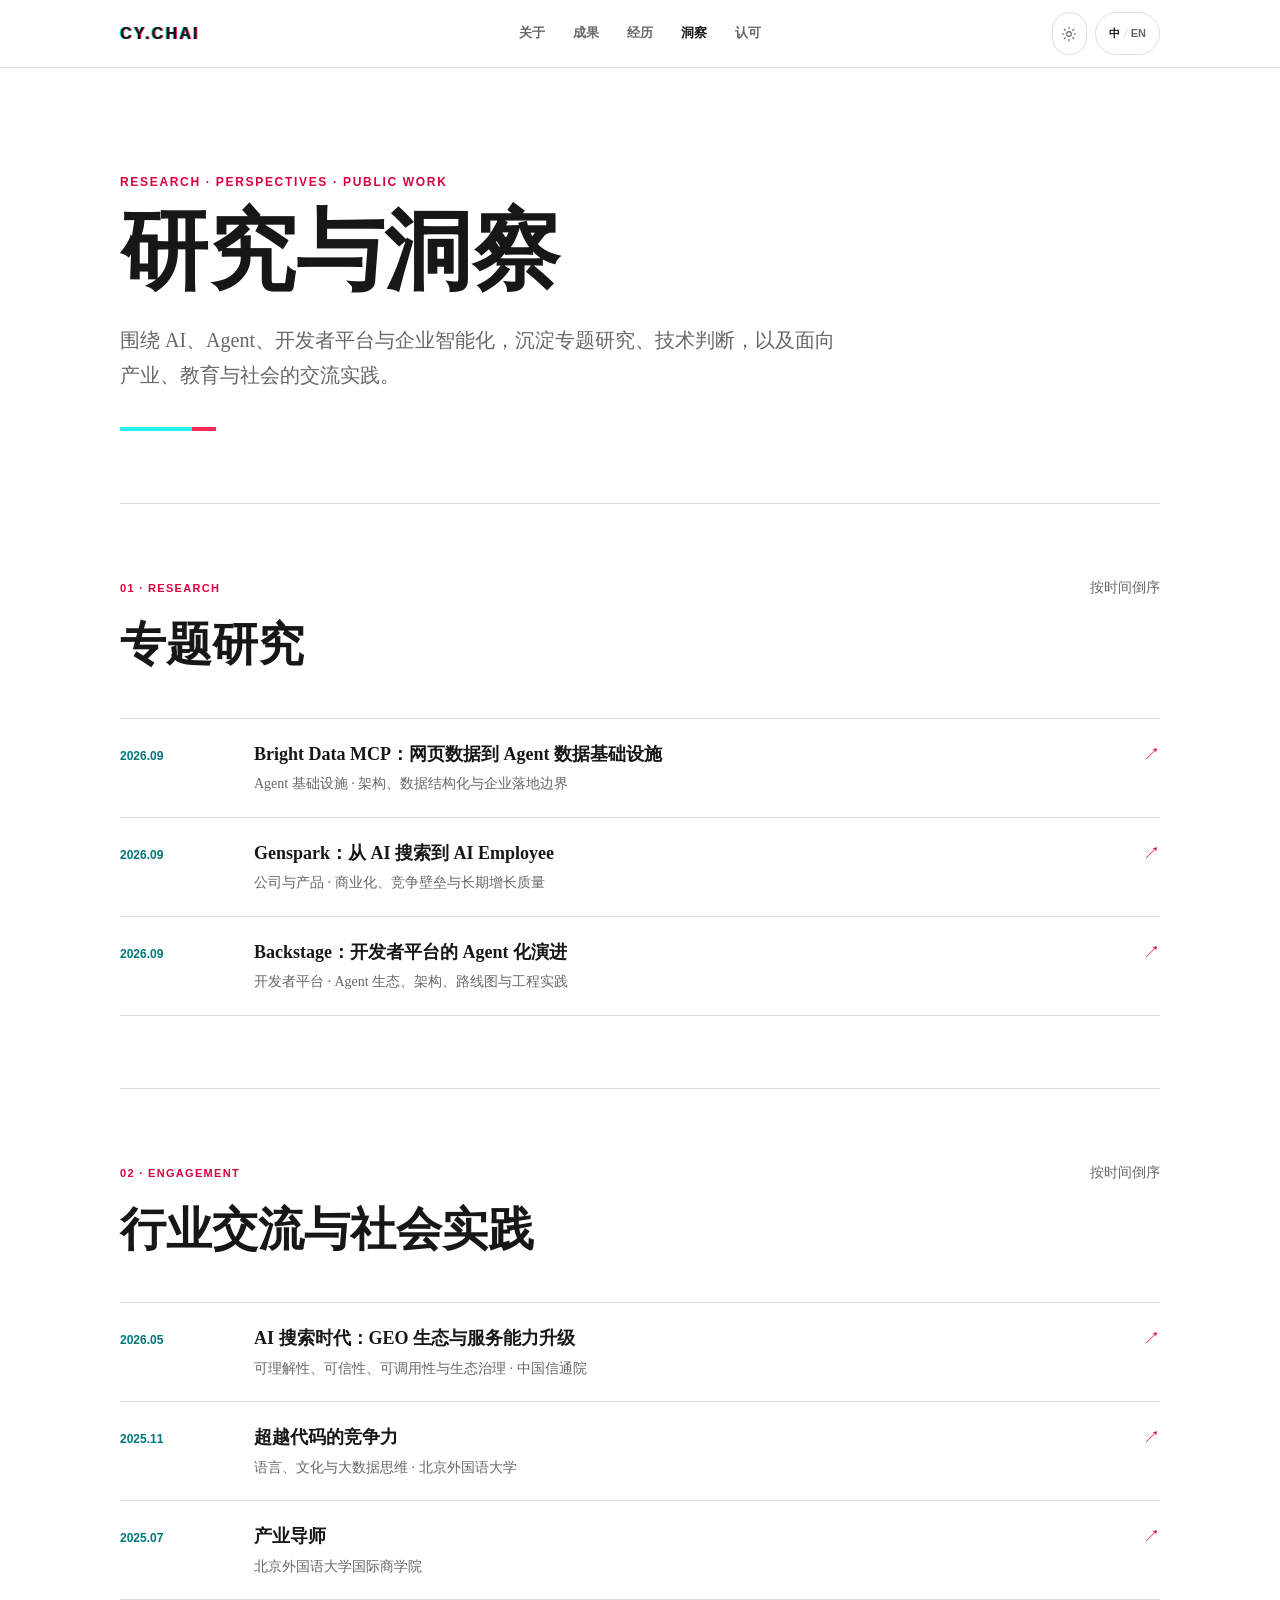
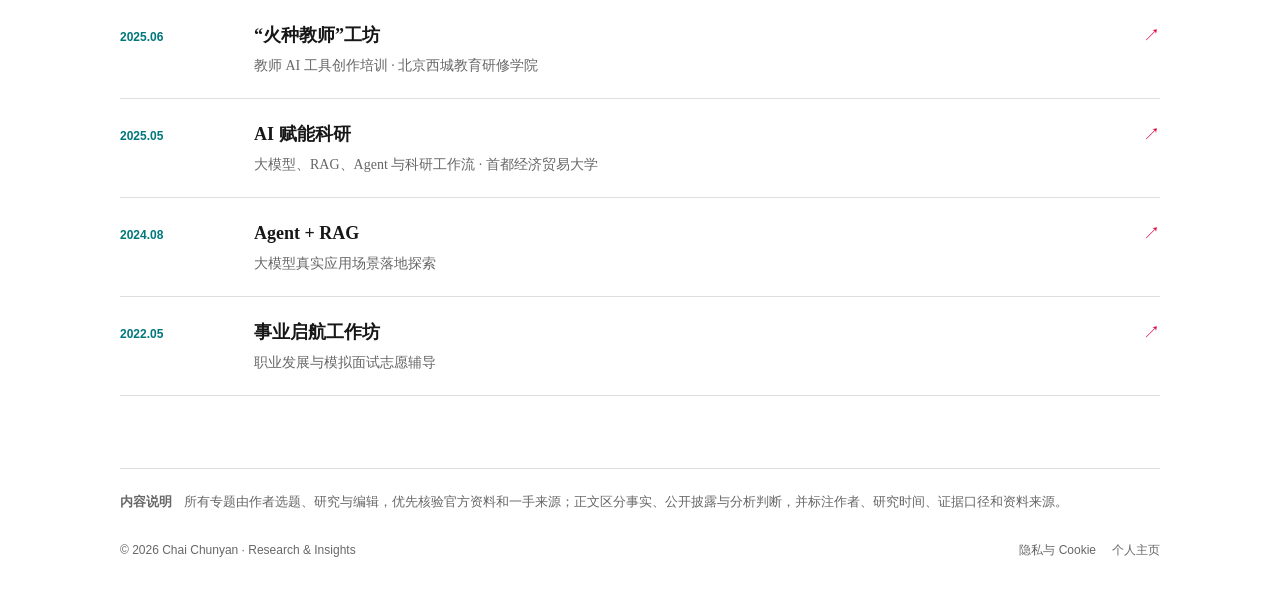
==== commit 4f93e9ff: "refine insights layout and mobile navigation - reorder profile links to present LinkedIn before GitH" ====
--- a/insights/index.html
+++ b/insights/index.html
@@ -64,50 +64,15 @@
       </p>
     </header>
 
-    <aside class="editorial-note" aria-label="内容原则">
-      <strong data-zh="内容原则" data-en="Editorial principles">内容原则</strong>
-      <p
-        data-zh="所有专题由柴春燕选题、研究与编辑，优先核验官方资料和一手来源；正文区分事实、公开披露与分析判断，并标注作者、研究时间、证据口径和资料来源。不为搜索关键词批量生成页面。"
-        data-en="Every study is selected, researched, and edited by Chai Chunyan, with priority given to official and primary sources. Articles distinguish facts, public disclosures, and analysis, and identify the author, research date, evidence basis, and sources. Pages are not mass-produced for search keywords.">
-        所有专题由柴春燕选题、研究与编辑，优先核验官方资料和一手来源；正文区分事实、公开披露与分析判断，并标注作者、研究时间、证据口径和资料来源。不为搜索关键词批量生成页面。
-      </p>
-    </aside>
-
     <section id="research" class="section">
       <header class="section-head">
         <div><p class="section-number">01 · Research</p><h2 data-zh="专题研究" data-en="Research">专题研究</h2></div>
-        <p data-zh="3 篇专题研究" data-en="3 research studies">3 篇专题研究</p>
+        <p data-zh="按时间倒序" data-en="Reverse chronological order">按时间倒序</p>
       </header>
-      <div class="content-grid">
-        <a class="content-card" href="./research/brightdata-mcp/" target="_blank" rel="noopener">
-          <div class="content-meta"><span>Agent Infrastructure</span><time>2026.09</time></div>
-          <h3 data-zh="Bright Data MCP：网页数据到 Agent 数据基础设施" data-en="Bright Data MCP: From Web Data to Agent Infrastructure">Bright Data MCP：网页数据到 Agent 数据基础设施</h3>
-          <p data-zh="从网页数据结构化、隐式本体与 Agent 数据基础设施出发，分析其架构、能力边界与企业落地方式。"
-             data-en="An architecture-level analysis of web data structuring, implicit ontology, agent data infrastructure, and enterprise adoption boundaries.">
-            从网页数据结构化、隐式本体与 Agent 数据基础设施出发，分析其架构、能力边界与企业落地方式。
-          </p>
-          <span class="arrow" data-zh="阅读全文 ↗" data-en="Read report ↗">阅读全文 ↗</span>
-        </a>
-
-        <a class="content-card" href="./research/genspark-2026/" target="_blank" rel="noopener">
-          <div class="content-meta"><span>Company & Product</span><time>2026.09</time></div>
-          <h3 data-zh="Genspark：从 AI 搜索到 AI Employee" data-en="Genspark: From AI Search to AI Employee">Genspark：从 AI 搜索到 AI Employee</h3>
-          <p data-zh="从 AI 搜索到 AI Workspace 与 AI Employee，分析产品系统、商业化、竞争壁垒和长期增长质量。"
-             data-en="A review of Genspark's evolution from AI search to AI Workspace and AI Employee, covering its product system, commercialization, moats, and growth quality.">
-            从 AI 搜索到 AI Workspace 与 AI Employee，分析产品系统、商业化、竞争壁垒和长期增长质量。
-          </p>
-          <span class="arrow" data-zh="阅读全文 ↗" data-en="Read report ↗">阅读全文 ↗</span>
-        </a>
-
-        <a class="content-card" href="./research/backstage-agent/" target="_blank" rel="noopener">
-          <div class="content-meta"><span>Developer Platform</span><time>2026.09</time></div>
-          <h3 data-zh="Backstage：开发者平台的 Agent 化演进" data-en="Backstage: The Agentic Evolution of Developer Platforms">Backstage：开发者平台的 Agent 化演进</h3>
-          <p data-zh="围绕 Spotify Backstage 的 AI Agent 生态、架构、路线图与工程落地实践，分析开发者平台的 Agent 化演进。"
-             data-en="Research into Spotify Backstage's AI agent ecosystem, architecture, roadmap, and the agentic evolution of developer platforms.">
-            围绕 Spotify Backstage 的 AI Agent 生态、架构、路线图与工程落地实践，分析开发者平台的 Agent 化演进。
-          </p>
-          <span class="arrow" data-zh="阅读全文 ↗" data-en="Read report ↗">阅读全文 ↗</span>
-        </a>
+      <div class="category-list">
+        <a class="share-link" href="./research/brightdata-mcp/" target="_blank" rel="noopener"><time>2026.09</time><div><strong data-zh="Bright Data MCP：网页数据到 Agent 数据基础设施" data-en="Bright Data MCP: From Web Data to Agent Infrastructure">Bright Data MCP：网页数据到 Agent 数据基础设施</strong><p data-zh="Agent 基础设施 · 架构、数据结构化与企业落地边界" data-en="Agent infrastructure · Architecture, data structuring, and enterprise adoption boundaries">Agent 基础设施 · 架构、数据结构化与企业落地边界</p></div><span>↗</span></a>
+        <a class="share-link" href="./research/genspark-2026/" target="_blank" rel="noopener"><time>2026.09</time><div><strong data-zh="Genspark：从 AI 搜索到 AI Employee" data-en="Genspark: From AI Search to AI Employee">Genspark：从 AI 搜索到 AI Employee</strong><p data-zh="公司与产品 · 商业化、竞争壁垒与长期增长质量" data-en="Company and product · Commercialization, moats, and long-term growth quality">公司与产品 · 商业化、竞争壁垒与长期增长质量</p></div><span>↗</span></a>
+        <a class="share-link" href="./research/backstage-agent/" target="_blank" rel="noopener"><time>2026.09</time><div><strong data-zh="Backstage：开发者平台的 Agent 化演进" data-en="Backstage: The Agentic Evolution of Developer Platforms">Backstage：开发者平台的 Agent 化演进</strong><p data-zh="开发者平台 · Agent 生态、架构、路线图与工程实践" data-en="Developer platform · Agent ecosystem, architecture, roadmap, and engineering practice">开发者平台 · Agent 生态、架构、路线图与工程实践</p></div><span>↗</span></a>
       </div>
     </section>
 
@@ -127,6 +92,15 @@
       </div>
     </section>
 
+    <aside class="editorial-note" aria-label="内容说明">
+      <strong data-zh="内容说明" data-en="Editorial note">内容说明</strong>
+      <p
+        data-zh="所有专题由作者选题、研究与编辑，优先核验官方资料和一手来源；正文区分事实、公开披露与分析判断，并标注作者、研究时间、证据口径和资料来源。"
+        data-en="Every study is selected, researched, and edited by the author, with priority given to official and primary sources. Articles distinguish facts, public disclosures, and analysis, and identify the author, research date, evidence basis, and sources.">
+        所有专题由作者选题、研究与编辑，优先核验官方资料和一手来源；正文区分事实、公开披露与分析判断，并标注作者、研究时间、证据口径和资料来源。
+      </p>
+    </aside>
+
     <footer>
       <div class="footer-inner">
         <span>© 2026 Chai Chunyan · Research & Insights</span>
--- a/insights/styles.css
+++ b/insights/styles.css
@@ -165,25 +165,23 @@
 }
 
 .editorial-note {
-  display: grid;
-  grid-template-columns: 160px minmax(0, 1fr);
-  gap: 32px;
-  padding: 30px 0;
-  border-bottom: 1px solid var(--rule);
+  display: flex;
+  gap: 12px;
+  align-items: baseline;
+  padding: 22px 0 0;
 }
 
 .editorial-note strong {
-  color: var(--ink);
-  font-family: var(--font-en);
-  font-size: 12px;
-  letter-spacing: .1em;
-  text-transform: uppercase;
+  flex: 0 0 auto;
+  color: var(--muted);
+  font-size: 13px;
 }
 
 .editorial-note p {
   margin: 0;
   color: var(--muted);
-  font-size: 15px;
+  font-size: 13px;
+  line-height: 1.7;
 }
 
 .section { padding: 72px 0; border-bottom: 1px solid var(--rule); }
@@ -204,64 +202,6 @@
   font-weight: 700;
   letter-spacing: .12em;
   text-transform: uppercase;
-}
-
-.content-grid {
-  display: grid;
-  grid-template-columns: repeat(3, minmax(0, 1fr));
-  border-top: 1px solid var(--rule);
-  border-left: 1px solid var(--rule);
-}
-
-.content-card {
-  position: relative;
-  display: flex;
-  flex-direction: column;
-  min-width: 0;
-  min-height: 330px;
-  padding: 25px;
-  border-right: 1px solid var(--rule);
-  border-bottom: 1px solid var(--rule);
-  transition: background 160ms ease, transform 160ms ease;
-}
-
-.content-card:hover {
-  background: var(--surface);
-  transform: translateY(-3px);
-}
-
-.content-meta {
-  display: flex;
-  flex-wrap: wrap;
-  justify-content: space-between;
-  gap: 12px;
-  color: var(--muted);
-  font-family: var(--font-en);
-  font-size: 11px;
-  letter-spacing: .06em;
-  text-transform: uppercase;
-}
-
-.content-card h3 {
-  margin: 38px 0 12px;
-  font-size: 24px;
-  line-height: 1.35;
-  overflow-wrap: break-word;
-}
-
-.content-card p {
-  margin: 0;
-  color: var(--muted);
-  font-size: 15px;
-  overflow-wrap: break-word;
-}
-
-.content-card .arrow {
-  margin-top: auto;
-  padding-top: 28px;
-  color: var(--pink);
-  font-family: var(--font-en);
-  font-weight: 700;
 }
 
 .category-list { border-top: 1px solid var(--rule); }
@@ -364,8 +304,6 @@
     grid-column: 2;
     grid-row: 1;
   }
-  .content-grid { grid-template-columns: 1fr; }
-  .content-card { min-height: 240px; }
 }
 
 @media (max-width: 640px) {
@@ -379,7 +317,8 @@
   .hero h1 { font-size: 46px; }
   .hero .dek { font-size: 17px; }
   .editorial-note {
-    grid-template-columns: 1fr;
+    align-items: flex-start;
+    flex-direction: column;
     gap: 8px;
   }
   .section { padding: 56px 0; }
